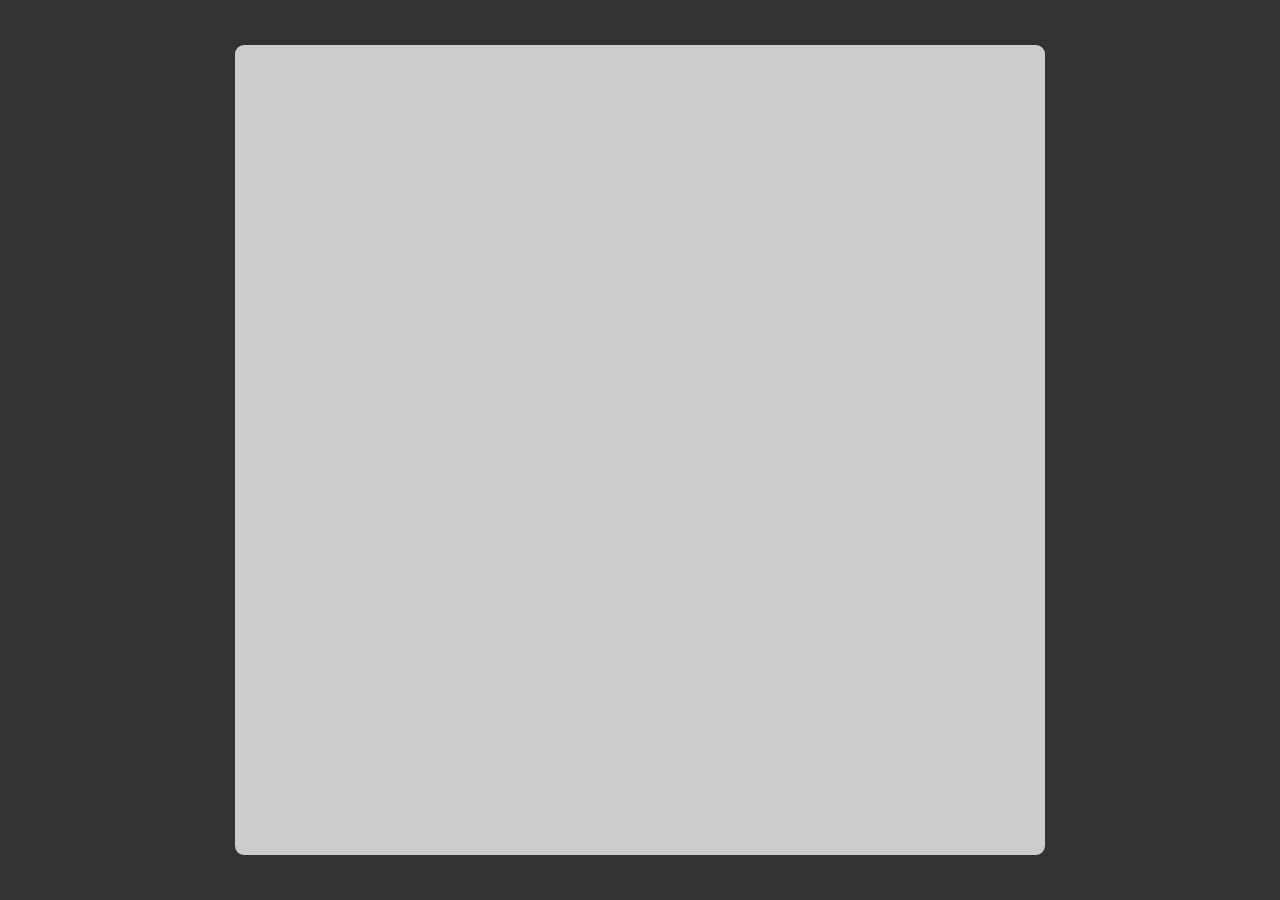
==== src/index.html @ 498b8d6f "[Renamed] game-board -> gameboard" ====
<!DOCTYPE html>
<html lang="en">

<head>
  <meta charset="UTF-8">
  <meta http-equiv="X-UA-Compatible" content="IE=edge">
  <meta name="viewport" content="width=device-width, initial-scale=1.0">
  <title>2048 Clone</title>
  <link rel="stylesheet" href="style.css">
</head>

<body>
  <div id="gameboard"></div>
  <script src="script.js" type="module"></script>
</body>

</html>
---- src/style.css ----
:root {
  --grid-size: 4;
  --cell-size: 20vmin;
  --cell-gap: 2vmin;
}

*, *::before, *::after {
  box-sizing: border-box;
  font-family: Arial;
}

body {
  margin: 0;
  height: 100vh;
  display: flex;
  justify-content: center;
  align-items: center;
  background-color: #333;
  font-size: 7.5vmin;
}

#gameboard {
  display: grid;
  grid-template-rows: repeat(var(--grid-size), var(--cell-size));
  grid-template-columns: repeat(var(--grid-size), var(--cell-size));
  background-color: #CCC;
  gap: var(--cell-gap);
  border-radius: 1vmin;
  padding: var(--cell-gap);
  position: relative;
}

.cell {
  background-color: #AAA;
  border-radius: 1vmin;
}

.tile {
  /* --x: 1;
  --y: 2;
  --background-lightness: 80%;
  --text-lightness: 20%; */
  position: absolute;
  display: flex;
  justify-content: center;
  align-items: center;
  width: var(--cell-size);
  height: var(--cell-size);
  border-radius: 1vmin;
  top: calc(var(--y) * (var(--cell-size) + var(--cell-gap)) + var(--cell-gap));
  left: calc(var(--x) * (var(--cell-size) + var(--cell-gap)) + var(--cell-gap));
  font-weight: bold;
  background-color: hsl(0, 50%, var(--background-lightness));
  color: hsl(0, 25%, var(--text-lightness));
  animation: show 200ms ease;
  transition: 100ms ease-in-out;
}

@keyframes show {
  0% {
    opacity: 0.5;
    transform: scale(0);
  }
}
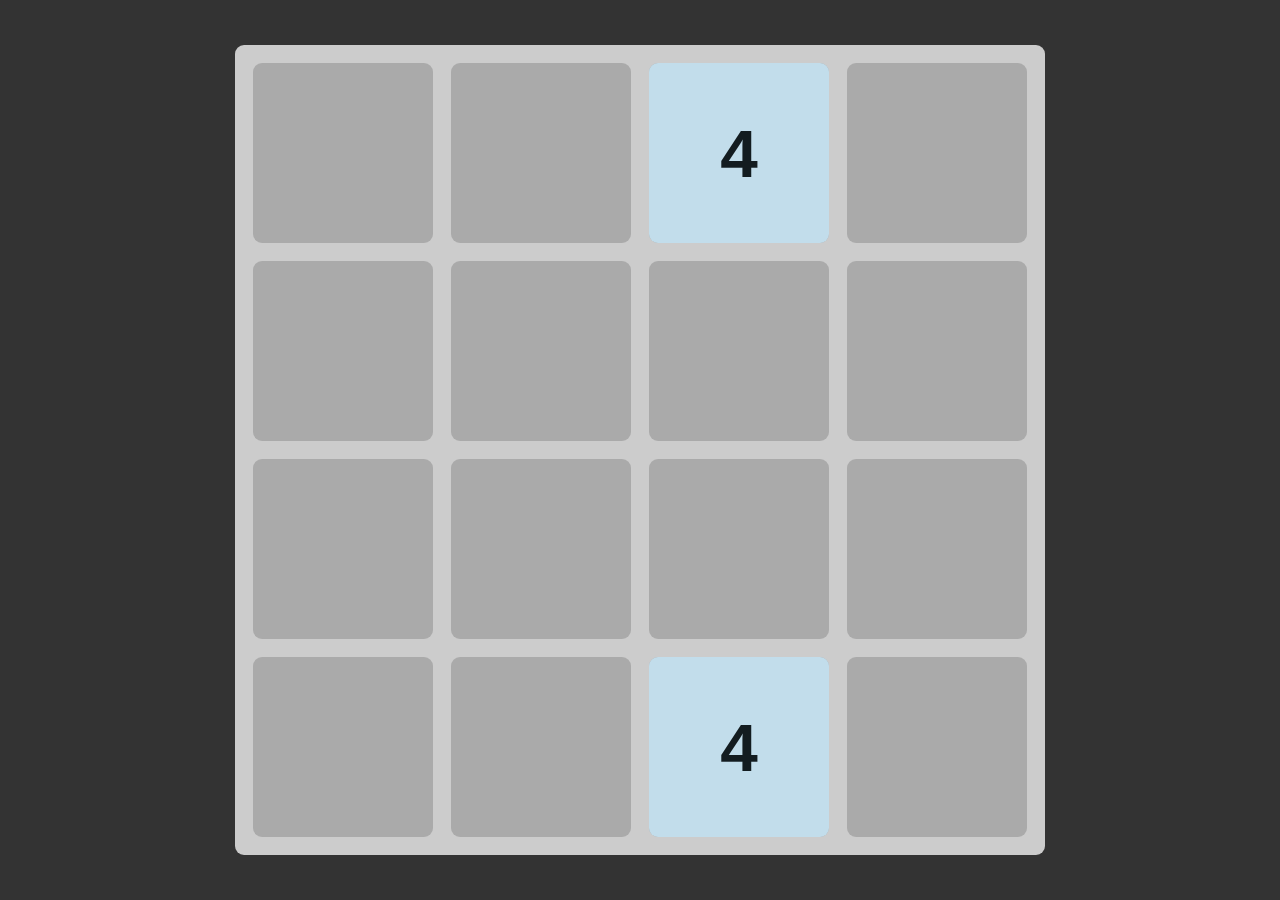
==== commit 2e43ede6: "[Added] swipe support for mobile" ====
--- a/src/index.html
+++ b/src/index.html
@@ -11,6 +11,7 @@
 
 <body>
   <div id="gameboard"></div>
+  <script src="./js/swipe-listener.min.js" type="text/javascript"></script>
   <script src="script.js" type="module"></script>
 </body>
 
--- a/src/style.css
+++ b/src/style.css
@@ -36,10 +36,6 @@
 }
 
 .tile {
-  /* --x: 1;
-  --y: 2;
-  --background-lightness: 80%;
-  --text-lightness: 20%; */
   position: absolute;
   display: flex;
   justify-content: center;
@@ -50,15 +46,18 @@
   top: calc(var(--y) * (var(--cell-size) + var(--cell-gap)) + var(--cell-gap));
   left: calc(var(--x) * (var(--cell-size) + var(--cell-gap)) + var(--cell-gap));
   font-weight: bold;
-  background-color: hsl(0, 50%, var(--background-lightness));
-  color: hsl(0, 25%, var(--text-lightness));
-  animation: show 200ms ease;
+  background-color: hsl(200, 50%, var(--background-lightness));
+  color: hsl(200, 25%, var(--text-lightness));
+  animation: show 300ms ease;
   transition: 100ms ease-in-out;
 }
 
 @keyframes show {
   0% {
-    opacity: 0.5;
     transform: scale(0);
   }
+
+  50% {
+    transform: scale(1.1);
+  }
 }